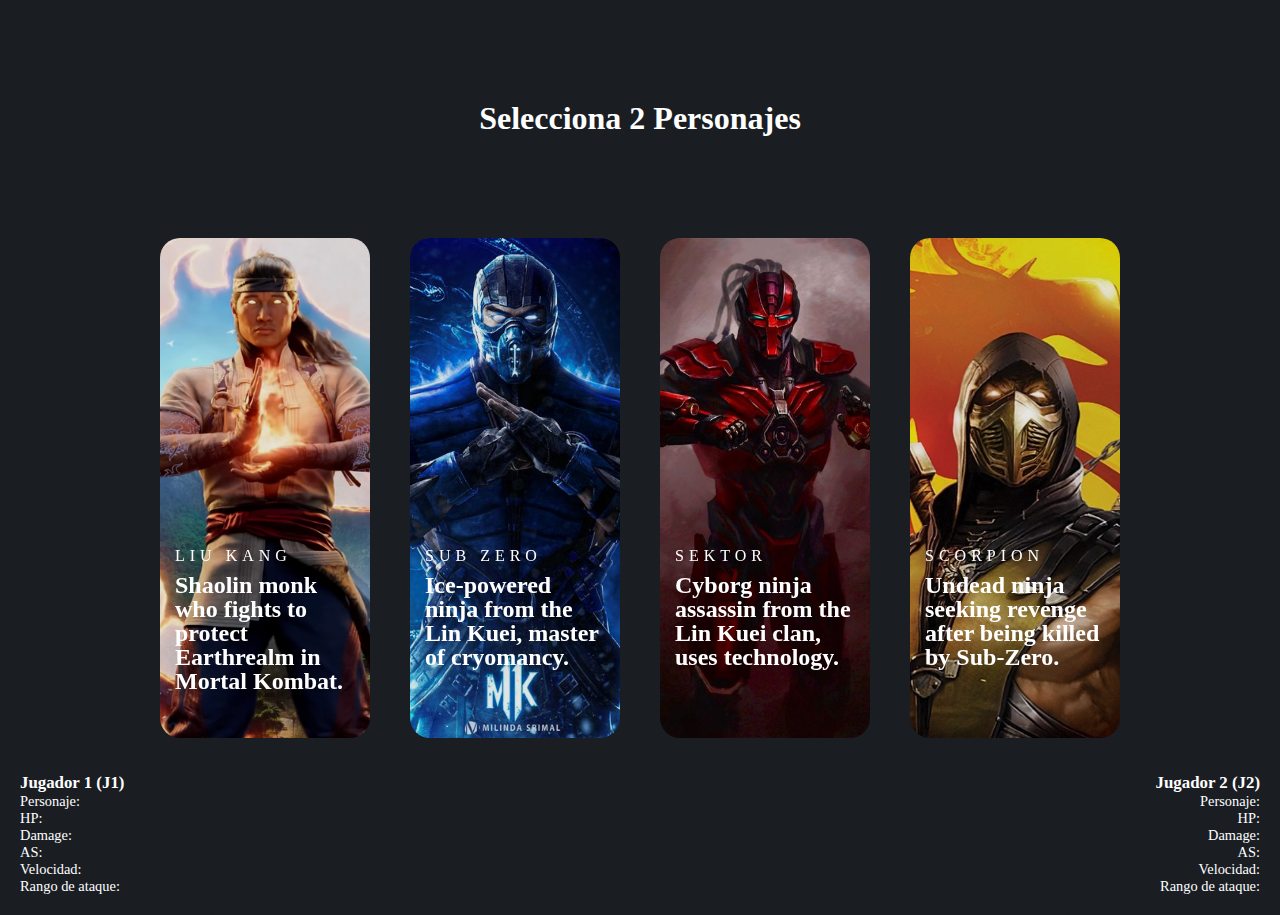
==== game.html @ 40ef48f0 "cracion vista game y js" ====
<!doctype html>
<html lang="en">
  <head>
    <meta charset="UTF-8" />
    <meta name="viewport" content="width=device-width, initial-scale=1.0" />
    <title>Taller 2 - Juego</title>
    <link rel="stylesheet" href="css/style.css" />
  </head>

  <body>
    <section class="hero-section">
      <h1 class="title">Selecciona 2 Personajes</h1>
      <div class="card-container">
        <div class="card">
          <a href="#">
            <div
              class="card-background"
              style="background-image: url(images/liukang.png)"
            ></div>
            <div class="content">
              <div class="card-name">Liu Kang</div>
              <h3 class="card-description">
                Shaolin monk who fights to protect Earthrealm in Mortal Kombat.
              </h3>
            </div>
          </a>
        </div>
        <div class="card">
          <a href="#">
            <div
              class="card-background"
              style="background-image: url(images/sub-zero.jpg)"
            ></div>
            <div class="content">
              <div class="card-name">Sub Zero</div>
              <h3 class="card-description">
                Ice-powered ninja from the Lin Kuei, master of cryomancy.
              </h3>
            </div>
          </a>
        </div>
        <div class="card">
          <a href="#">
            <div
              class="card-background"
              style="background-image: url(images/sektor.jpeg)"
            ></div>
            <div class="content">
              <div class="card-name">Sektor</div>
              <h3 class="card-description">
                Cyborg ninja assassin from the Lin Kuei clan, uses technology.
              </h3>
            </div>
          </a>
        </div>
        <div class="card">
          <a href="#">
            <div
              class="card-background"
              style="background-image: url(images/scorpion.png)"
            ></div>
            <div class="content">
              <div class="card-name">Scorpion</div>
              <h3 class="card-description">
                Undead ninja seeking revenge after being killed by Sub-Zero.
              </h3>
            </div>
          </a>
        </div>
      </div>
      <div class="stats-container">
        <div id="j1-stats" class="stats">
          <h3>Jugador 1 (J1)</h3>
          <p id="j1-name">Personaje:</p>
          <p id="j1-hp">HP:</p>
          <p id="j1-damage">Damage:</p>
          <p id="j1-attack-speed">AS:</p>
          <p id="j1-speed">Velocidad:</p>
          <p id="j1-attack-range">Rango de ataque:</p>
        </div>

        <div id="j2-stats" class="stats">
          <h3>Jugador 2 (J2)</h3>
          <p id="j2-name">Personaje:</p>
          <p id="j2-hp">HP:</p>
          <p id="j2-damage">Damage:</p>
          <p id="j2-attack-speed">AS:</p>
          <p id="j2-speed">Velocidad:</p>
          <p id="j2-attack-range">Rango de ataque:</p>
        </div>
      </div>

      <button id="start-battle-btn" class="hidden">Empezar Pelea</button>

      <script src="js/main.js"></script>
    </section>
  </body>
</html>
---- css/style.css ----
* {
  margin: 0;
  padding: 0;
  box-sizing: border-box;
}

body {
  height: 100dvh;
  font-size: 0.9rem;
  overflow-y: hidden;
}

.hero-section {
  display: flex;
  flex-direction: column;
  align-items: center;
  min-height: 100%;
  background-color: #1a1e23;
  padding-top: 100px;
}

.title {
  margin-bottom: 3em;
  color: #fff; 
  font-size: 2rem;
}

.card-container {
  display: flex;
  gap: 30px;
  width: fit-content;
  height: 500px;
  justify-content: center;
}

.card {
  position: relative;
  list-style: none;
  width: 220px;
  border: 5px solid transparent;
  transition: 0.3 ease;
  border-radius: 20px;
}

.card::before {
  content: "";
  display: block;
  padding-bottom: 150%;
  width: 100%;
}

.card-background {
  position: absolute;
  top: 0;
  left: 0;
  bottom: 0;
  right: 0;
  height: 500px;
  border-radius: 20px;
  background-size: cover;
  background-position: center;
  filter: brightness(0.9) saturate(1) contrast(1);
  transform-origin: bottom;
  transform: scale(1) translateZ(0);
  transition: 0.3s ease;
}

.card:hover .card-background {
  transform: scale(1.15) translateZ(0);
  background-size: cover;
}

.card-container:hover .card:not(:hover) {
  transform: scale(0.95);
}

.card-container:hover>.card:not(:hover) .card-background,
.card-container:hover>.card:not(:hover) .card-name {
  filter: brightness(0.5) saturate(0) contrast(1.2) blur(20px);
}

.content {
  top: 60%;
  left: 0;
  padding: 15px;
  position: absolute;
}

.card-name {
  color: #fff;
  font-size: 1rem;
  font-weight: 500;
  letter-spacing: 5px;
  margin-bottom: 8px;
  text-transform: uppercase;
}

.card-description {
  color: #fff;
  font-size: 1.5rem;
  line-height: 1;
  text-shadow: 2px 2px 20px rgba(0, 0, 0, 0.2);
}

.card-j1 {
  border-color: blue;
}

.card-j2 {
  border-color: red;
}

.card .indicator {
  position: absolute;
  top: 10px;
  right: 10px;
  padding: 5px;
  color: white;
  font-weight: bold;
  font-size: 18px;
  background-color: rgba(0, 0, 0, 0.6);
  border-radius: 50%;
}

.card .j1-indicator {
  background-color: blue;
}

.card .j2-indicator {
  background-color: red;
}

.stats-container {
  display: flex;
  justify-content: space-between;
  width: 100%;
  margin-top: 20px;
  color: white;
}

.stats {
  background-color: #1a1e23;
  padding: 20px;
  border-radius: 10px;
  width: 220px;
  text-align: center;
}

#j1-stats {
  text-align: left;
}

#j2-stats {
  text-align: right;
}

.hidden {
  display: none;
}

#start-battle-btn {
  margin-top: 20px;
  padding: 10px 20px;
  background-color: #4caf50;
  color: white;
  border: none;
  border-radius: 5px;
  cursor: pointer;
  font-size: 1.2rem;
  transition: background-color 0.3s ease;
}

#start-battle-btn:hover {
  background-color: #45a049;
}

/* ---------- game.css ---------- */

.game-body {
  margin: 0;
  padding: 0;
  display: flex;
  justify-content: center;
  align-items: center;
  min-height: 100dvh;
  background: linear-gradient(to right, #1a1a2e, #16213e, #1a1a2e);
  font-family: "Arial", sans-serif;
}

.game-container {
  display: flex;
  flex-direction: column;
  align-items: center;
  padding: 20px;
  background-color: rgba(255, 255, 255, 0.1);
  border-radius: 10px;
  box-shadow: 0 0 10px rgba(0, 0, 0, 0.5);
}

.health-bars-container {
  display: flex;
  justify-content: space-between;
  width: 100%;
  margin-bottom: 20px;
}

.player-info {
  display: flex;
  flex-direction: column;
  align-items: center;
  width: 45%;
}

.player-name {
  font-size: 24px;
  font-weight: bold;
  color: #fff;
  text-shadow: 2px 2px 4px rgba(0, 0, 0, 0.5);
  margin-bottom: 5px;
}

.health-bar-container {
  width: 100%;
}

.health-bar {
  width: 100%;
  height: 20px;
  background-color: #444;
  border-radius: 10px;
  overflow: hidden;
  box-shadow: 0 0 5px rgba(0, 0, 0, 0.3);
}

.health-fill {
  height: 100%;
  width: 100%;
  transition: width 0.3s ease-in-out;
}

.health-text {
  color: #fff;
  font-size: 14px;
  text-align: center;
  margin-top: 5px;
}

#fightArena {
  border: 2px solid #fff;
  border-radius: 5px;
  box-shadow: 0 0 10px rgba(255, 255, 255, 0.3);
}

.player1-info .health-fill {
  background: linear-gradient(to right, #4a90e2, #63b3ed);
}

.player2-info .health-fill {
  background: linear-gradient(to right, #e53e3e, #fc8181);
}

.player1-info {
  align-items: flex-start;
}

.player2-info {
  align-items: flex-end;
}

.player2-info .health-bar {
  direction: rtl;
}

.back-btn {
  position: absolute;
  top: 20px;
  left: 20px;
  padding: 10px 20px;
  background-color: #f44336;
  color: white;
  border: none;
  border-radius: 5px;
  font-size: 16px;
  cursor: pointer;
}

.back-btn:hover {
  background-color: #d32f2f;
}
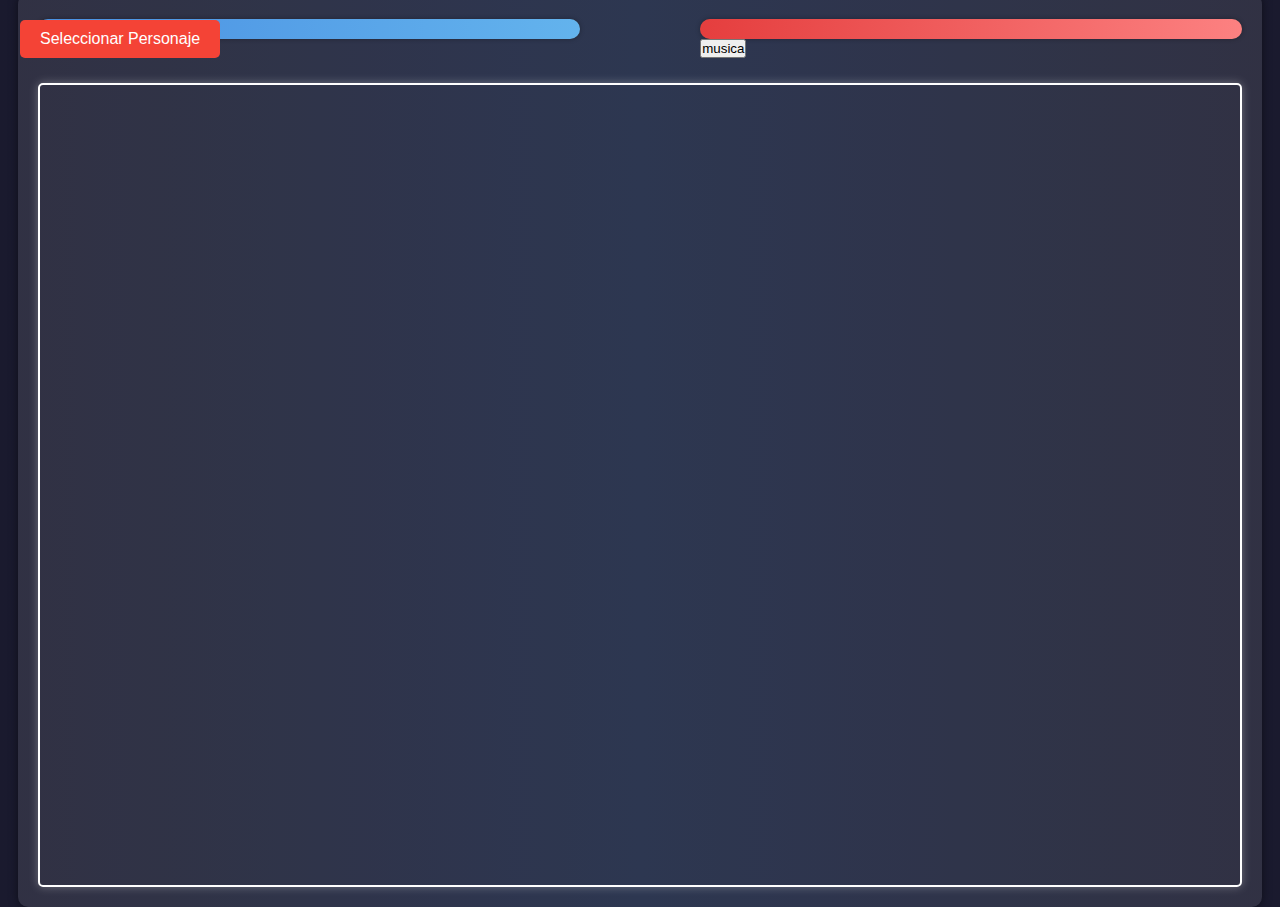
==== commit e139ca95: "ajustes en clase game html" ====
--- a/game.html
+++ b/game.html
@@ -1,98 +1,56 @@
 <!doctype html>
-<html lang="en">
+<html lang="es">
   <head>
     <meta charset="UTF-8" />
     <meta name="viewport" content="width=device-width, initial-scale=1.0" />
-    <title>Taller 2 - Juego</title>
+    <title>Pelea de Personajes</title>
     <link rel="stylesheet" href="css/style.css" />
   </head>
+  <body class="game-body">
+    <div class="game-container">
 
-  <body>
-    <section class="hero-section">
-      <h1 class="title">Selecciona 2 Personajes</h1>
-      <div class="card-container">
-        <div class="card">
-          <a href="#">
-            <div
-              class="card-background"
-              style="background-image: url(images/liukang.png)"
-            ></div>
-            <div class="content">
-              <div class="card-name">Liu Kang</div>
-              <h3 class="card-description">
-                Shaolin monk who fights to protect Earthrealm in Mortal Kombat.
-              </h3>
+      <div class="back-button-container">
+        <button id="backToSelectionBtn" class="back-btn">Seleccionar Personaje</button>
+      </div>
+
+      <div class="health-bars-container">
+        <div class="player-info player1-info">
+          <div class="player-name" id="player1Name"></div>
+          <div class="health-bar-container">
+            <div class="health-bar">
+              <div class="health-fill" id="player1HealthBar"></div>
             </div>
-          </a>
+            <div class="health-text" id="player1HealthText"></div>
+          </div>
         </div>
-        <div class="card">
-          <a href="#">
-            <div
-              class="card-background"
-              style="background-image: url(images/sub-zero.jpg)"
-            ></div>
-            <div class="content">
-              <div class="card-name">Sub Zero</div>
-              <h3 class="card-description">
-                Ice-powered ninja from the Lin Kuei, master of cryomancy.
-              </h3>
+        <div class="player-info player2-info">
+          <div class="player-name" id="player2Name"></div>
+          <div class="health-bar-container">
+            <div class="health-bar">
+              <div class="health-fill" id="player2HealthBar"></div>
             </div>
-          </a>
-        </div>
-        <div class="card">
-          <a href="#">
-            <div
-              class="card-background"
-              style="background-image: url(images/sektor.jpeg)"
-            ></div>
-            <div class="content">
-              <div class="card-name">Sektor</div>
-              <h3 class="card-description">
-                Cyborg ninja assassin from the Lin Kuei clan, uses technology.
-              </h3>
+            <div id="startGameContainer">
+              <button id="startGameBtn" class="start-btn">musica</button>
             </div>
-          </a>
-        </div>
-        <div class="card">
-          <a href="#">
-            <div
-              class="card-background"
-              style="background-image: url(images/scorpion.png)"
-            ></div>
-            <div class="content">
-              <div class="card-name">Scorpion</div>
-              <h3 class="card-description">
-                Undead ninja seeking revenge after being killed by Sub-Zero.
-              </h3>
-            </div>
-          </a>
+            <div class="health-text" id="player2HealthText"></div>
+          </div>
+          
         </div>
       </div>
-      <div class="stats-container">
-        <div id="j1-stats" class="stats">
-          <h3>Jugador 1 (J1)</h3>
-          <p id="j1-name">Personaje:</p>
-          <p id="j1-hp">HP:</p>
-          <p id="j1-damage">Damage:</p>
-          <p id="j1-attack-speed">AS:</p>
-          <p id="j1-speed">Velocidad:</p>
-          <p id="j1-attack-range">Rango de ataque:</p>
-        </div>
+      <canvas id="fightArena" width="1200" height="800"></canvas>
+    </div>
+    
+    <script src="js/game.js"></script>
 
-        <div id="j2-stats" class="stats">
-          <h3>Jugador 2 (J2)</h3>
-          <p id="j2-name">Personaje:</p>
-          <p id="j2-hp">HP:</p>
-          <p id="j2-damage">Damage:</p>
-          <p id="j2-attack-speed">AS:</p>
-          <p id="j2-speed">Velocidad:</p>
-          <p id="j2-attack-range">Rango de ataque:</p>
-        </div>
-      </div>
-
-      <button id="start-battle-btn" class="hidden">Empezar Pelea</button>
-
-      <script src="js/main.js"></script>
-    </section>
+    <script>
+      document.addEventListener("DOMContentLoaded", function() {
+        gameMusic.play(); 
+      });
+    
+      document.getElementById("backToSelectionBtn").addEventListener("click", () => {
+        window.location.href = "index.html";
+      });
+    </script>
+    
   </body>
 </html>
